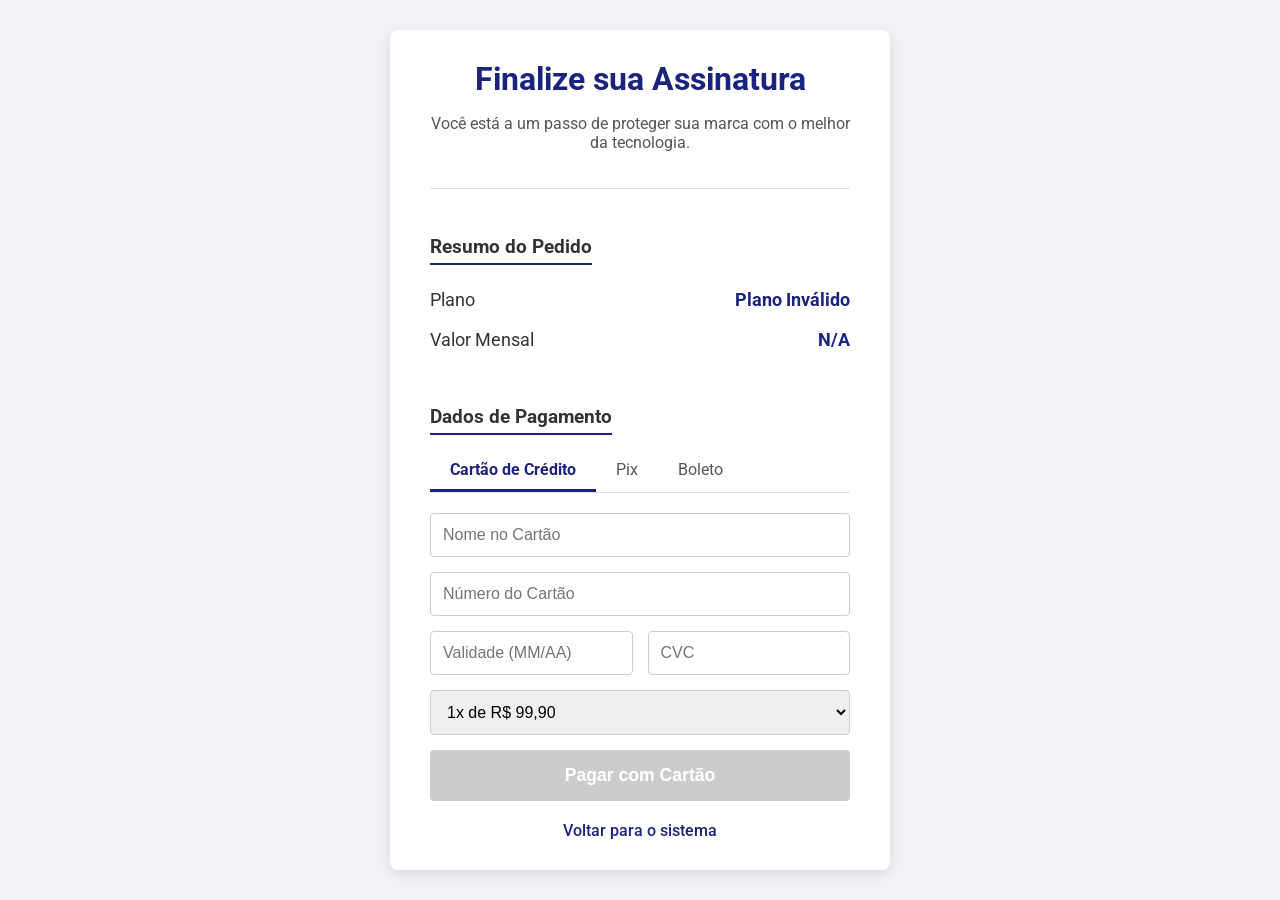
==== pagamento.html @ b15054a2 "Add files via upload" ====
<!DOCTYPE html>
<html lang="pt-BR">
<head>
    <meta charset="UTF-8">
    <meta name="viewport" content="width=device-width, initial-scale=1.0">
    <title>Pagamento - SAMARTA</title>
    <link rel="stylesheet" href="pagamento.css">
</head>
<body>
    <div class="container">
        <header>
            <h1>Finalize sua Assinatura</h1>
            <p>Você está a um passo de proteger sua marca com o melhor da tecnologia.</p>
        </header>

        <main>
            <div class="plan-summary">
                <h2>Resumo do Pedido</h2>
                <div class="plan-details">
                    <span>Plano</span>
                    <strong id="plan-name">Carregando...</strong>
                </div>
                <div class="plan-price">
                    <span>Valor Mensal</span>
                    <strong id="plan-price">R$ 0,00</strong>
                </div>
            </div>

            <div class="payment-form">
                <h2>Dados de Pagamento</h2>
                <div class="payment-methods">
                    <label for="method-cc" class="payment-method-label active">Cartão de Crédito</label>
                    <label for="method-pix" class="payment-method-label">Pix</label>
                    <label for="method-boleto" class="payment-method-label">Boleto</label>
                </div>

                <div id="credit-card-content" class="payment-content active">
                    <input type="text" placeholder="Nome no Cartão" required>
                    <input type="text" placeholder="Número do Cartão" required>
                    <div class="card-details">
                        <input type="text" placeholder="Validade (MM/AA)" required>
                        <input type="text" placeholder="CVC" required>
                    </div>
                    <select id="installments" required>
                        <option value="1">1x de R$ 99,90</option>
                        <!-- Opções de parcelamento serão adicionadas via JS -->
                    </select>
                </div>

                <div id="pix-content" class="payment-content">
                    <p>Para pagar com Pix, escaneie o QR Code abaixo com o app do seu banco ou copie o código.</p>
                    <div class="pix-container">
                        <img src="https://via.placeholder.com/200x200.png?text=QR+Code+PIX" alt="QR Code para pagamento Pix" class="pix-qrcode">
                        <button class="btn-secondary">Copiar Código Pix</button>
                    </div>
                </div>

                <div id="boleto-content" class="payment-content">
                    <p>O boleto bancário será gerado com vencimento para 2 dias úteis. Você poderá pagar em qualquer banco, casa lotérica ou via internet banking.</p>
                    <p><strong>A confirmação pode levar até 3 dias úteis.</strong></p>
                </div>

                <button id="confirm-action-btn">Pagar com Cartão</button>
            </div>
            <a href="index.html" class="back-link">Voltar para o sistema</a>
        </main>
    </div>
    <script src="pagamento.js"></script>
</body>
</html>
---- pagamento.css ----
@import url('https://fonts.googleapis.com/css2?family=Roboto:wght@400;500;700&display=swap');

body {
    font-family: 'Roboto', sans-serif;
    background-color: #f0f2f5;
    color: #333;
    display: flex;
    justify-content: center;
    align-items: center;
    min-height: 100vh;
    margin: 0;
}

.container {
    background-color: #fff;
    border-radius: 8px;
    box-shadow: 0 4px 12px rgba(0, 0, 0, 0.1);
    width: 100%;
    max-width: 500px;
    padding: 30px 40px;
    box-sizing: border-box;
}

header {
    text-align: center;
    margin-bottom: 30px;
    border-bottom: 1px solid #e0e0e0;
    padding-bottom: 20px;
}

header h1 {
    color: #1a237e;
    margin: 0;
}

header p {
    color: #555;
    font-size: 1rem;
}

.plan-summary {
    margin-bottom: 30px;
}

.plan-summary h2, .payment-form h2 {
    font-size: 1.2rem;
    color: #333;
    margin-bottom: 15px;
    border-bottom: 2px solid #1a237e;
    padding-bottom: 5px;
    display: inline-block;
}

.payment-methods {
    display: flex;
    margin-bottom: 20px;
    border-bottom: 1px solid #e0e0e0;
}

.payment-method-label {
    padding: 10px 20px;
    cursor: pointer;
    color: #555;
    border-bottom: 3px solid transparent;
    transition: all 0.3s ease;
}

.payment-method-label.active {
    color: #1a237e;
    border-bottom-color: #1a237e;
    font-weight: 700;
}

.payment-content {
    display: none;
}

.payment-content.active {
    display: block;
}

.pix-container {
    text-align: center;
}

.pix-qrcode {
    max-width: 200px;
    margin: 10px auto;
}

.plan-details, .plan-price {
    display: flex;
    justify-content: space-between;
    align-items: center;
    font-size: 1.1rem;
    padding: 10px 0;
}

.plan-details strong, .plan-price strong {
    color: #1a237e;
    font-weight: 700;
}

.payment-form input, .payment-form select {
    width: 100%;
    padding: 12px;
    margin-bottom: 15px;
    border: 1px solid #ccc;
    border-radius: 4px;
    box-sizing: border-box;
    font-size: 1rem;
}

.card-details {
    display: flex;
    gap: 15px;
}

.card-details input {
    flex: 1;
}

#confirm-action-btn {
    width: 100%;
    padding: 15px;
    background-color: #28a745;
    color: white;
    border: none;
    border-radius: 4px;
    font-size: 1.1rem;
    font-weight: 700;
    cursor: pointer;
    transition: background-color 0.3s;
}

#confirm-action-btn:hover {
    background-color: #218838;
}

.back-link {
    display: block;
    text-align: center;
    margin-top: 20px;
    color: #1a237e;
    text-decoration: none;
    font-weight: 500;
}
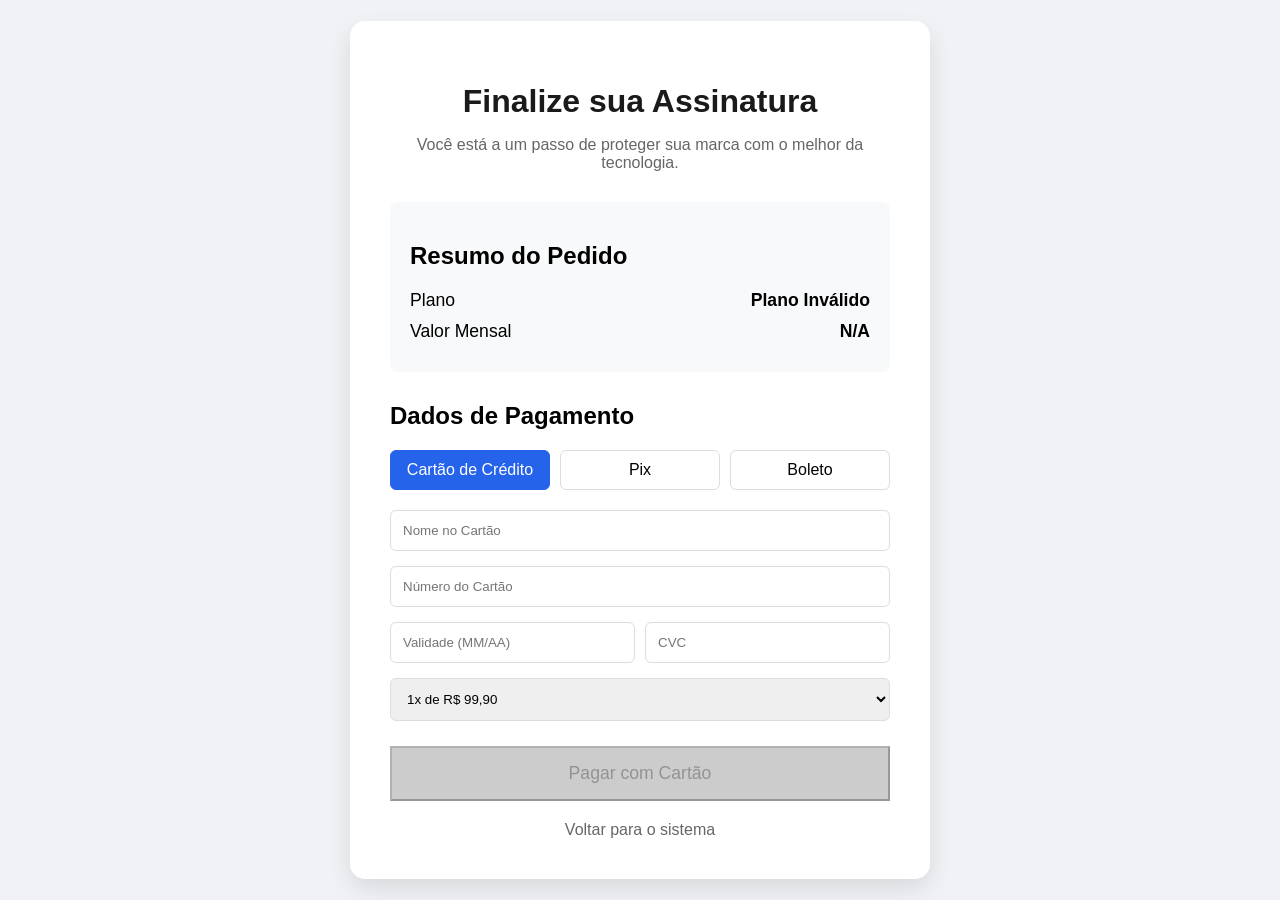
==== commit 748cac78: "Fix HTML structure in pagamento.html" ====
--- a/pagamento.html
+++ b/pagamento.html
@@ -67,4 +67,4 @@
     </div>
     <script src="pagamento.js"></script>
 </body>
-</html>+</html>
--- a/pagamento.css
+++ b/pagamento.css
@@ -1,9 +1,8 @@
 @import url('https://fonts.googleapis.com/css2?family=Roboto:wght@400;500;700&display=swap');
 
 body {
-    font-family: 'Roboto', sans-serif;
-    background-color: #f0f2f5;
-    color: #333;
+    font-family: 'Segoe UI', sans-serif;
+    background: #f0f2f5;
     display: flex;
     justify-content: center;
     align-items: center;
@@ -12,136 +11,67 @@
 }
 
 .container {
-    background-color: #fff;
-    border-radius: 8px;
-    box-shadow: 0 4px 12px rgba(0, 0, 0, 0.1);
+    background: white;
+    padding: 40px;
+    border-radius: 15px;
+    box-shadow: 0 10px 25px rgba(0,0,0,0.1);
     width: 100%;
     max-width: 500px;
-    padding: 30px 40px;
-    box-sizing: border-box;
 }
 
-header {
-    text-align: center;
-    margin-bottom: 30px;
-    border-bottom: 1px solid #e0e0e0;
-    padding-bottom: 20px;
-}
-
-header h1 {
-    color: #1a237e;
-    margin: 0;
-}
-
-header p {
-    color: #555;
-    font-size: 1rem;
-}
+header { text-align: center; margin-bottom: 30px; }
+h1 { color: #1a1a1a; margin-bottom: 10px; }
+p { color: #666; }
 
 .plan-summary {
+    background: #f8f9fa;
+    padding: 20px;
+    border-radius: 8px;
     margin-bottom: 30px;
-}
-
-.plan-summary h2, .payment-form h2 {
-    font-size: 1.2rem;
-    color: #333;
-    margin-bottom: 15px;
-    border-bottom: 2px solid #1a237e;
-    padding-bottom: 5px;
-    display: inline-block;
-}
-
-.payment-methods {
-    display: flex;
-    margin-bottom: 20px;
-    border-bottom: 1px solid #e0e0e0;
-}
-
-.payment-method-label {
-    padding: 10px 20px;
-    cursor: pointer;
-    color: #555;
-    border-bottom: 3px solid transparent;
-    transition: all 0.3s ease;
-}
-
-.payment-method-label.active {
-    color: #1a237e;
-    border-bottom-color: #1a237e;
-    font-weight: 700;
-}
-
-.payment-content {
-    display: none;
-}
-
-.payment-content.active {
-    display: block;
-}
-
-.pix-container {
-    text-align: center;
-}
-
-.pix-qrcode {
-    max-width: 200px;
-    margin: 10px auto;
 }
 
 .plan-details, .plan-price {
     display: flex;
     justify-content: space-between;
-    align-items: center;
-    font-size: 1.1rem;
-    padding: 10px 0;
+    margin-bottom: 10px;
+    font-size: 1.1em;
 }
 
-.plan-details strong, .plan-price strong {
-    color: #1a237e;
-    font-weight: 700;
+.payment-methods {
+    display: flex;
+    gap: 10px;
+    margin-bottom: 20px;
 }
 
-.payment-form input, .payment-form select {
+.payment-method-label {
+    flex: 1;
+    text-align: center;
+    padding: 10px;
+    border: 1px solid #ddd;
+    border-radius: 6px;
+    cursor: pointer;
+    transition: all 0.2s;
+}
+
+.payment-method-label.active {
+    background: #2563eb;
+    color: white;
+    border-color: #2563eb;
+}
+
+.payment-content { display: none; }
+.payment-content.active { display: block; animation: fadeIn 0.3s; }
+
+input, select {
     width: 100%;
     padding: 12px;
     margin-bottom: 15px;
-    border: 1px solid #ccc;
-    border-radius: 4px;
+    border: 1px solid #ddd;
+    border-radius: 6px;
     box-sizing: border-box;
-    font-size: 1rem;
 }
 
-.card-details {
-    display: flex;
-    gap: 15px;
-}
-
-.card-details input {
-    flex: 1;
-}
-
-#confirm-action-btn {
-    width: 100%;
-    padding: 15px;
-    background-color: #28a745;
-    color: white;
-    border: none;
-    border-radius: 4px;
-    font-size: 1.1rem;
-    font-weight: 700;
-    cursor: pointer;
-    transition: background-color 0.3s;
-}
-
-#confirm-action-btn:hover {
-    background-color: #218838;
-}
-
-.back-link {
-    display: block;
-    text-align: center;
-    margin-top: 20px;
-    color: #1a237e;
-    text-decoration: none;
-    font-weight: 500;
-}+.card-details { display: flex; gap: 10px; }
+#confirm-action-btn { width: 100%; padding: 15px; font-size: 1.1em; margin-top: 10px; }
+.back-link { display: block; text-align: center; margin-top: 20px; color: #666; text-decoration: none; }
+@keyframes fadeIn { from { opacity: 0; } to { opacity: 1; } }
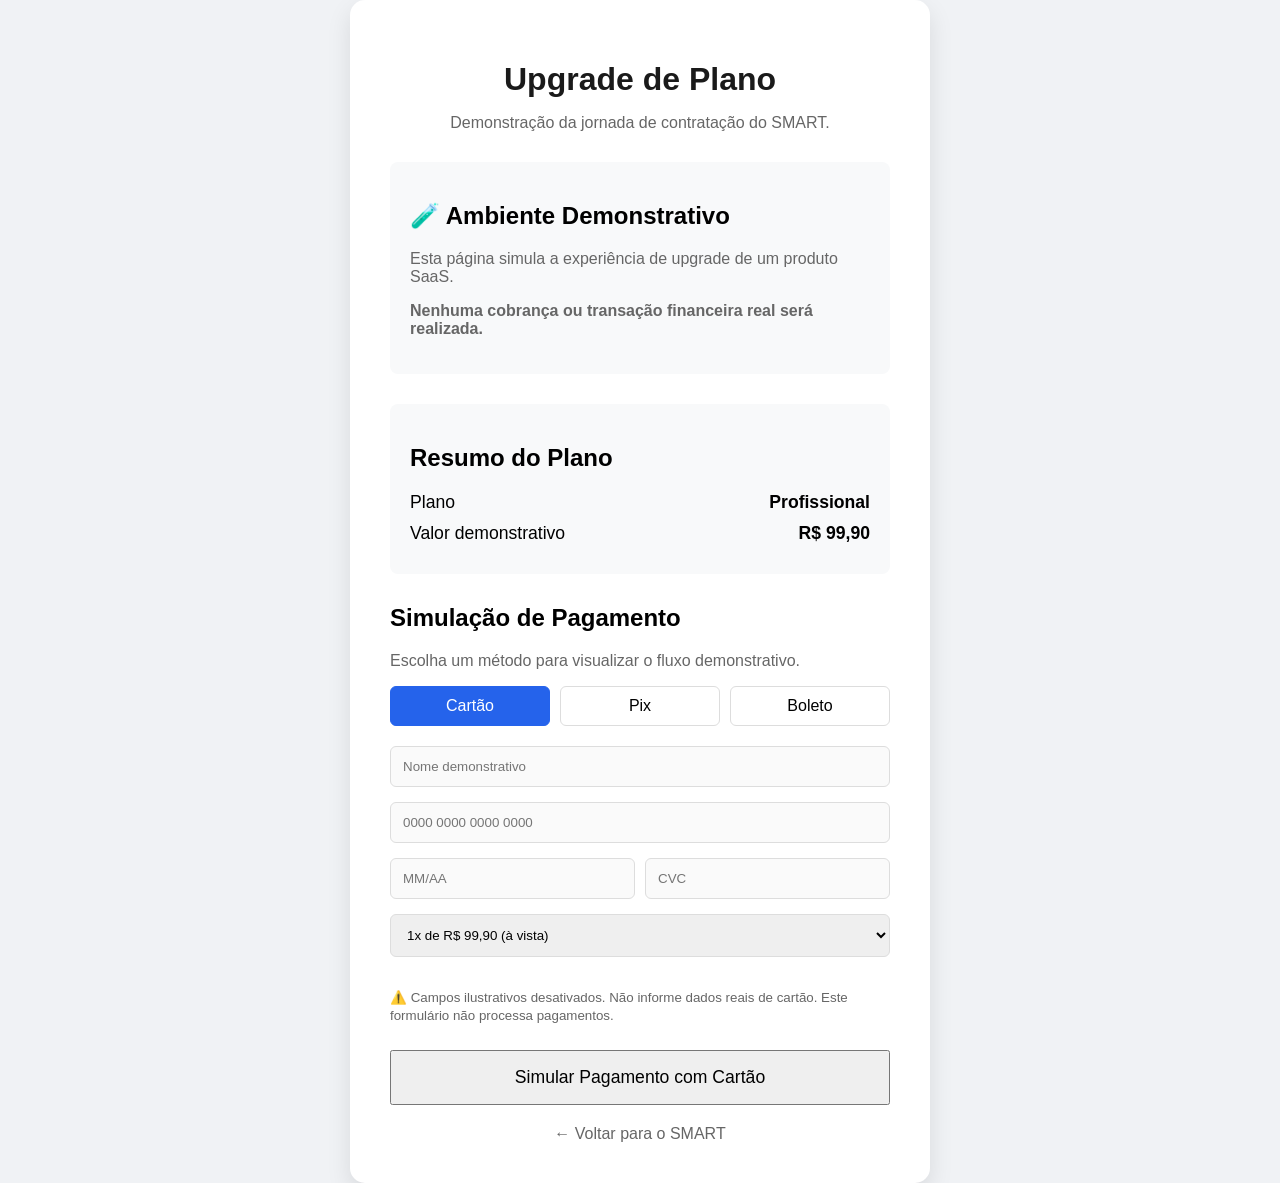
==== commit 4c73fa60: "Fix demonstrative workflow integrity" ====
--- a/pagamento.html
+++ b/pagamento.html
@@ -1,70 +1,279 @@
 <!DOCTYPE html>
 <html lang="pt-BR">
+
 <head>
     <meta charset="UTF-8">
     <meta name="viewport" content="width=device-width, initial-scale=1.0">
-    <title>Pagamento - SAMARTA</title>
+
+    <meta
+        name="description"
+        content="Demonstração do fluxo de upgrade de planos do protótipo SMART."
+    >
+
+    <title>SMART — Upgrade de Plano</title>
+
     <link rel="stylesheet" href="pagamento.css">
 </head>
+
 <body>
+
     <div class="container">
+
         <header>
-            <h1>Finalize sua Assinatura</h1>
-            <p>Você está a um passo de proteger sua marca com o melhor da tecnologia.</p>
+
+            <h1>Upgrade de Plano</h1>
+
+            <p>
+                Demonstração da jornada de contratação do SMART.
+            </p>
+
         </header>
 
+
         <main>
+
+            <!-- =============================================
+                 AVISO
+            ============================================== -->
+
             <div class="plan-summary">
-                <h2>Resumo do Pedido</h2>
+
+                <h2>🧪 Ambiente Demonstrativo</h2>
+
+                <p>
+                    Esta página simula a experiência de upgrade de um
+                    produto SaaS.
+                </p>
+
+                <p>
+                    <strong>
+                        Nenhuma cobrança ou transação financeira real
+                        será realizada.
+                    </strong>
+                </p>
+
+            </div>
+
+
+            <!-- =============================================
+                 RESUMO DO PLANO
+            ============================================== -->
+
+            <div class="plan-summary">
+
+                <h2>Resumo do Plano</h2>
+
                 <div class="plan-details">
+
                     <span>Plano</span>
-                    <strong id="plan-name">Carregando...</strong>
-                </div>
+
+                    <strong id="plan-name">
+                        Carregando...
+                    </strong>
+
+                </div>
+
+
                 <div class="plan-price">
-                    <span>Valor Mensal</span>
-                    <strong id="plan-price">R$ 0,00</strong>
-                </div>
+
+                    <span>Valor demonstrativo</span>
+
+                    <strong id="plan-price">
+                        R$ 0,00
+                    </strong>
+
+                </div>
+
             </div>
 
+
+            <!-- =============================================
+                 MÉTODO DE PAGAMENTO
+            ============================================== -->
+
             <div class="payment-form">
-                <h2>Dados de Pagamento</h2>
+
+                <h2>Simulação de Pagamento</h2>
+
+                <p>
+                    Escolha um método para visualizar o fluxo
+                    demonstrativo.
+                </p>
+
+
                 <div class="payment-methods">
-                    <label for="method-cc" class="payment-method-label active">Cartão de Crédito</label>
-                    <label for="method-pix" class="payment-method-label">Pix</label>
-                    <label for="method-boleto" class="payment-method-label">Boleto</label>
-                </div>
-
-                <div id="credit-card-content" class="payment-content active">
-                    <input type="text" placeholder="Nome no Cartão" required>
-                    <input type="text" placeholder="Número do Cartão" required>
+
+                    <label
+                        for="method-cc"
+                        class="payment-method-label active"
+                        data-method="cc"
+                    >
+                        Cartão
+                    </label>
+
+                    <label
+                        for="method-pix"
+                        class="payment-method-label"
+                        data-method="pix"
+                    >
+                        Pix
+                    </label>
+
+                    <label
+                        for="method-boleto"
+                        class="payment-method-label"
+                        data-method="boleto"
+                    >
+                        Boleto
+                    </label>
+
+                </div>
+
+
+                <!-- =========================================
+                     CARTÃO
+                ========================================== -->
+
+                <div
+                    id="credit-card-content"
+                    class="payment-content active"
+                >
+
+                    <input disabled
+                        type="text"
+                        placeholder="Nome demonstrativo"
+                        autocomplete="off"
+                    >
+
+                    <input disabled
+                        type="text"
+                        placeholder="0000 0000 0000 0000"
+                        autocomplete="off"
+                    >
+
                     <div class="card-details">
-                        <input type="text" placeholder="Validade (MM/AA)" required>
-                        <input type="text" placeholder="CVC" required>
+
+                        <input disabled
+                            type="text"
+                            placeholder="MM/AA"
+                            autocomplete="off"
+                        >
+
+                        <input disabled
+                            type="text"
+                            placeholder="CVC"
+                            autocomplete="off"
+                        >
+
                     </div>
-                    <select id="installments" required>
-                        <option value="1">1x de R$ 99,90</option>
-                        <!-- Opções de parcelamento serão adicionadas via JS -->
+
+
+                    <select id="installments">
+
+                        <option value="1">
+                            Carregando opções...
+                        </option>
+
                     </select>
-                </div>
-
-                <div id="pix-content" class="payment-content">
-                    <p>Para pagar com Pix, escaneie o QR Code abaixo com o app do seu banco ou copie o código.</p>
+
+                    <p>
+                        <small>
+                            ⚠️ Campos ilustrativos desativados. Não informe dados reais de cartão.
+                            Este formulário não processa pagamentos.
+                        </small>
+                    </p>
+
+                </div>
+
+
+                <!-- =========================================
+                     PIX
+                ========================================== -->
+
+                <div
+                    id="pix-content"
+                    class="payment-content"
+                >
+
+                    <p>
+                        Em uma implementação real, esta área poderia
+                        apresentar um QR Code e um código Pix gerados
+                        por um gateway de pagamento.
+                    </p>
+
                     <div class="pix-container">
-                        <img src="https://via.placeholder.com/200x200.png?text=QR+Code+PIX" alt="QR Code para pagamento Pix" class="pix-qrcode">
-                        <button class="btn-secondary">Copiar Código Pix</button>
+
+                        <p>
+                            <strong>
+                                QR CODE DEMONSTRATIVO
+                            </strong>
+                        </p>
+
+                        <button
+                            type="button"
+                            class="btn-secondary"
+                            id="demo-pix-btn"
+                        >
+                            Simular Código Pix
+                        </button>
+
                     </div>
-                </div>
-
-                <div id="boleto-content" class="payment-content">
-                    <p>O boleto bancário será gerado com vencimento para 2 dias úteis. Você poderá pagar em qualquer banco, casa lotérica ou via internet banking.</p>
-                    <p><strong>A confirmação pode levar até 3 dias úteis.</strong></p>
-                </div>
-
-                <button id="confirm-action-btn">Pagar com Cartão</button>
+
+                </div>
+
+
+                <!-- =========================================
+                     BOLETO
+                ========================================== -->
+
+                <div
+                    id="boleto-content"
+                    class="payment-content"
+                >
+
+                    <p>
+                        Em uma implementação real, esta área poderia
+                        gerar um boleto por meio de integração com um
+                        gateway de pagamento.
+                    </p>
+
+                    <p>
+                        <strong>
+                            Nenhum boleto real será emitido.
+                        </strong>
+                    </p>
+
+                </div>
+
+
+                <!-- =========================================
+                     AÇÃO
+                ========================================== -->
+
+                <button
+                    id="confirm-action-btn"
+                    type="button"
+                >
+                    Simular Pagamento com Cartão
+                </button>
+
             </div>
-            <a href="index.html" class="back-link">Voltar para o sistema</a>
+
+
+            <a
+                href="index.html"
+                class="back-link"
+            >
+                ← Voltar para o SMART
+            </a>
+
         </main>
+
     </div>
+
+
     <script src="pagamento.js"></script>
+
 </body>
+
 </html>
